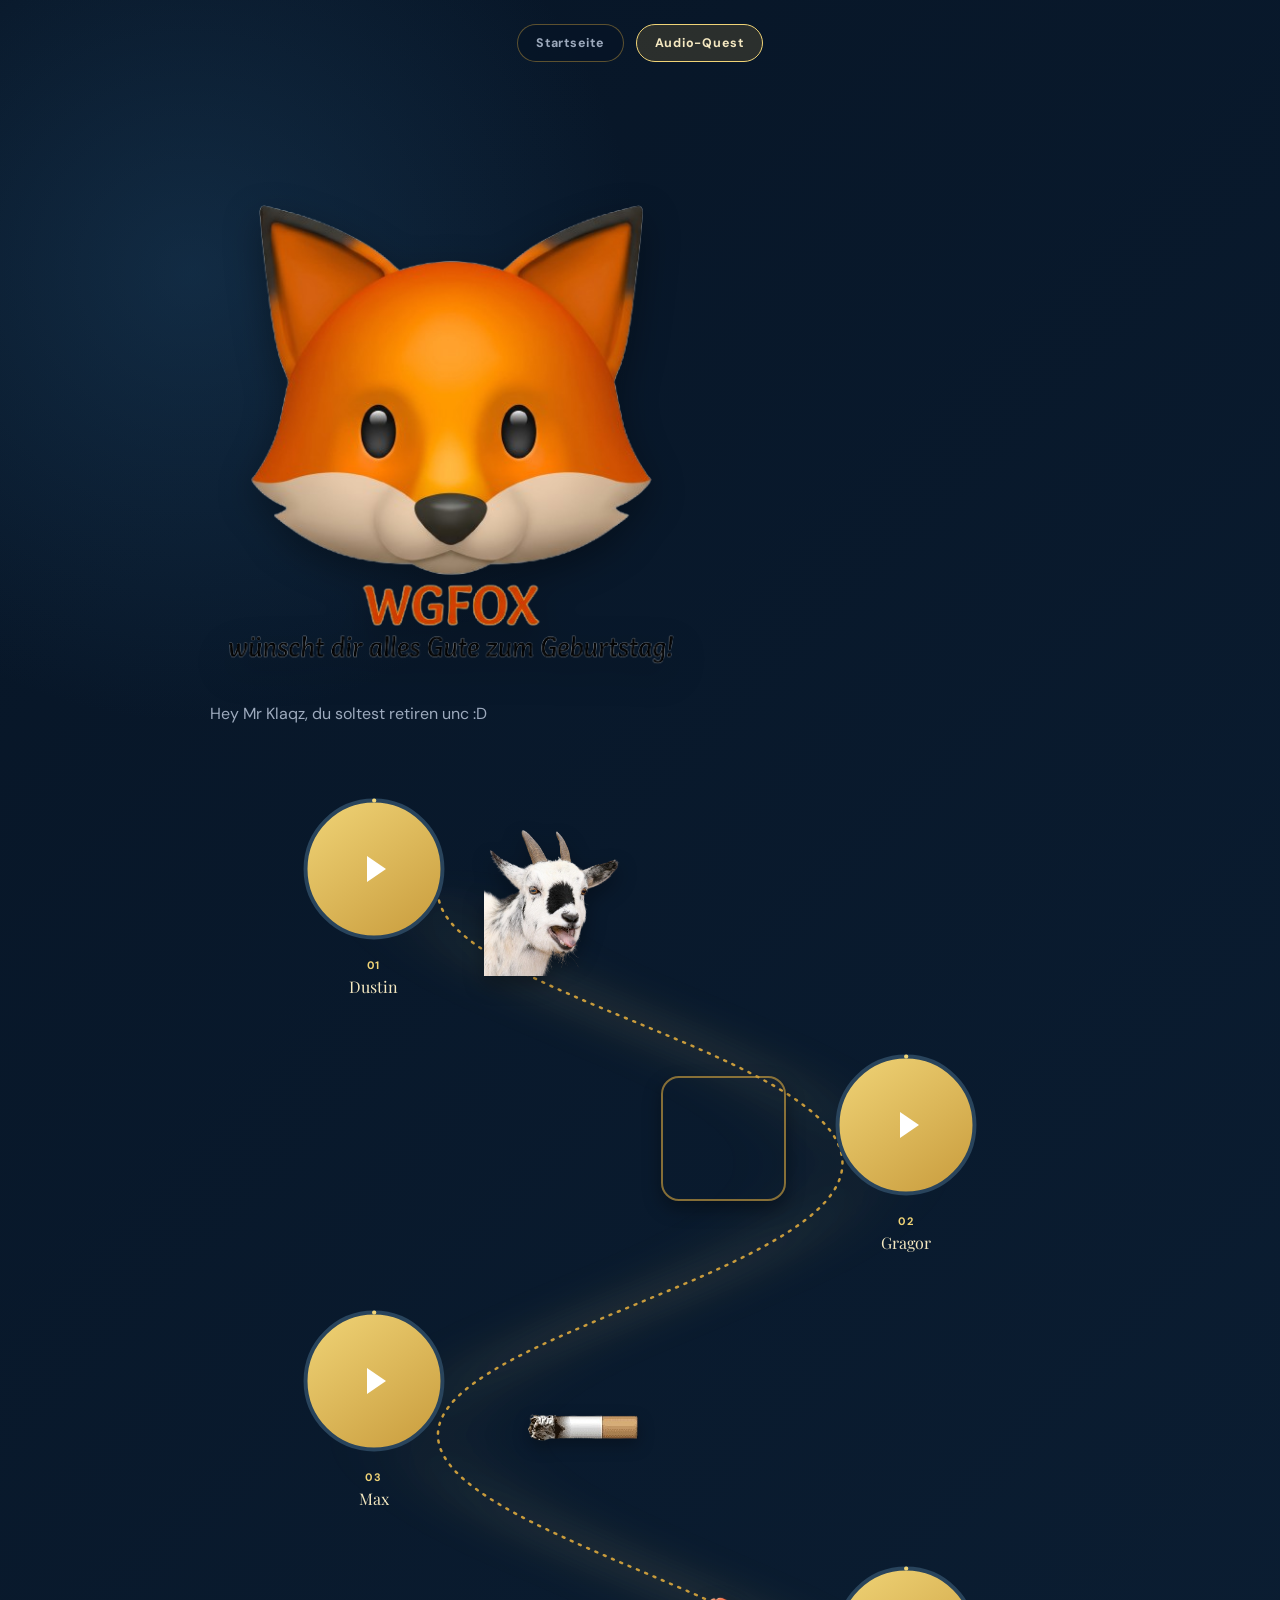
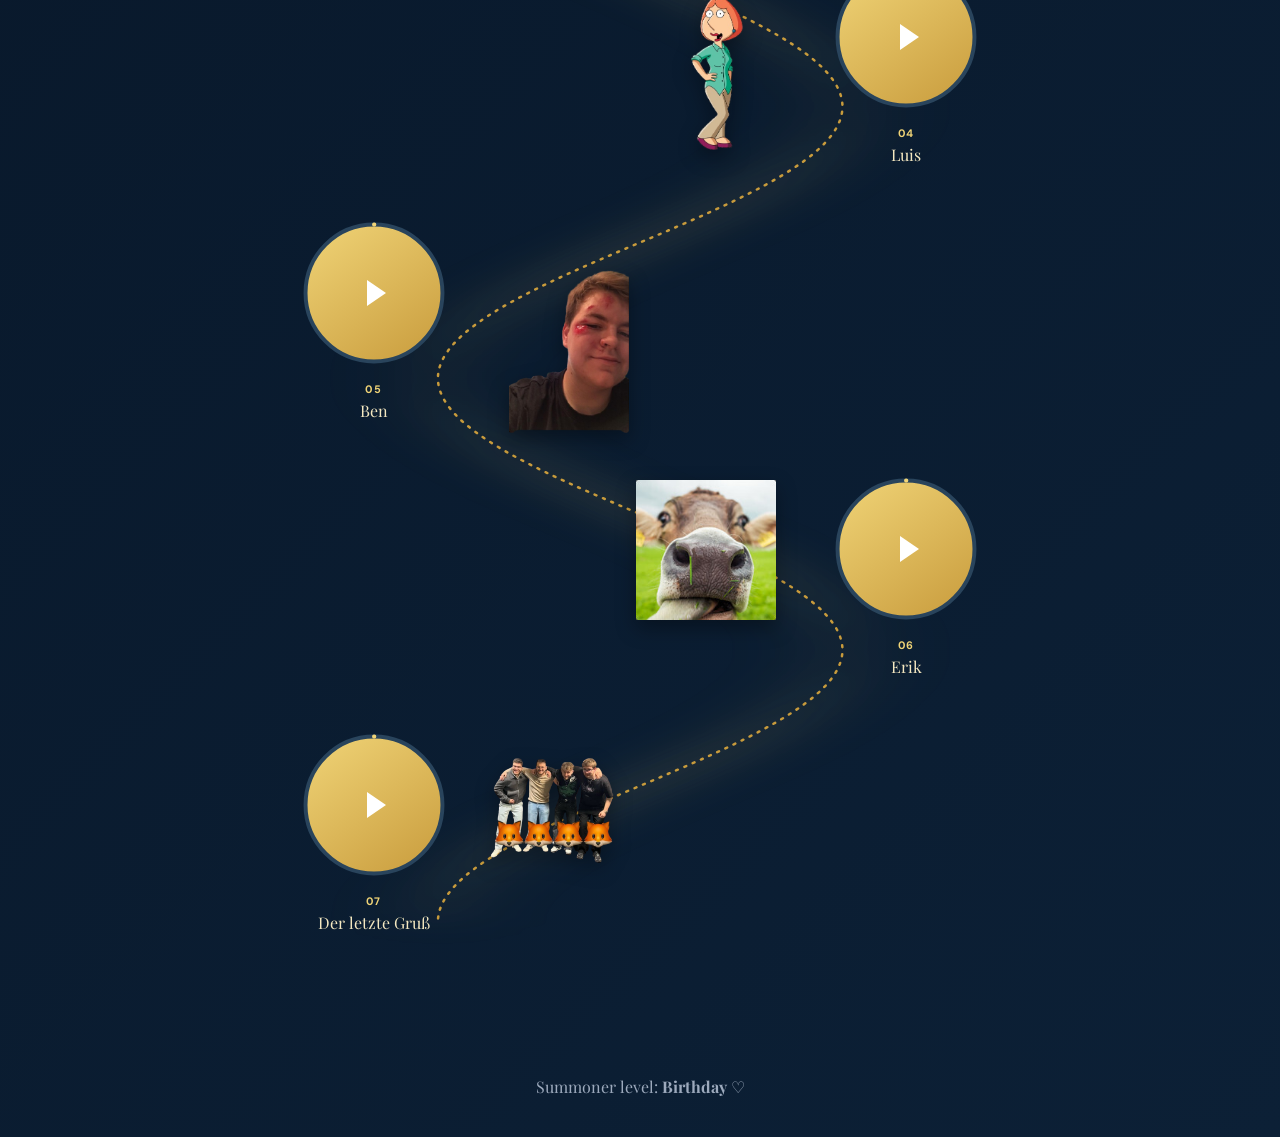
==== birthday.html @ 6300639f "Complete WGFOX homepage structure Co-authored-by: Copilot <223556219+Copilot@users.noreply.github.co" ====
<!doctype html>
<html lang="de">
  <head>
    <meta charset="UTF-8" />
    <meta
      name="viewport"
      content="width=device-width, initial-scale=1, maximum-scale=1, user-scalable=no"
    />
    <meta name="theme-color" content="#071526" />
    <meta
      name="description"
      content="Happy Birthday Mr Klaqz - persönliche Audionachrichten."
    />
    <title>Happy Birthday Mr Klaqz</title>
    <link rel="preconnect" href="https://fonts.googleapis.com" />
    <link rel="preconnect" href="https://fonts.gstatic.com" crossorigin />
    <link
      href="https://fonts.googleapis.com/css2?family=DM+Sans:wght@400;500;700&family=Playfair+Display:wght@600;700&display=swap"
      rel="stylesheet"
    />
    <link rel="stylesheet" href="styles.css" />
    <script src="script.js" defer></script>
  </head>
  <body>
    <nav class="site-nav" aria-label="Hauptnavigation">
      <a href="index.html">Startseite</a>
      <a class="active" href="birthday.html">Audio-Quest</a>
    </nav>
    <main class="page-shell">
      <header class="intro">
        <img
          class="birthday-image"
          src="media/Gemini_Generated_Image_egxmivegxmivegxm-removebg-preview.png"
          alt="WGFOX wünscht dir alles Gute zum Geburtstag"
        />
        <p class="intro-copy">
          Hey Mr Klaqz, du soltest retiren unc :D
        </p>
      </header>

      <section class="audio-grid" aria-label="Audionachrichten">
        <svg class="timeline-path" viewBox="0 0 100 1000" preserveAspectRatio="none" aria-hidden="true">
          <path class="timeline-glow" d="M22 55 C22 110 78 145 78 205 S22 300 22 355 S78 450 78 505 S22 600 22 655 S78 750 78 805 S22 900 22 955" />
          <path class="timeline-line" d="M22 55 C22 110 78 145 78 205 S22 300 22 355 S78 450 78 505 S22 600 22 655 S78 750 78 805 S22 900 22 955" />
        </svg>
        <div class="audio-row" aria-label="Erste Reihe">
          <article class="audio-card" data-audio="audio/Dustin.mp3">
          <div class="start-station">
            <button class="audio-button" type="button" aria-label="Nachricht 1 abspielen">
              <svg class="progress-ring" viewBox="0 0 120 120" aria-hidden="true">
                <circle class="ring-track" cx="60" cy="60" r="52" />
                <circle class="ring-progress" cx="60" cy="60" r="52" />
              </svg>
              <span class="play-icon" aria-hidden="true"></span>
              <span class="pause-icon" aria-hidden="true"><i></i><i></i></span>
            </button>
            <img class="wgfox-side-image" src="media/Goat_-_Colchester_Zoo-removebg-preview.png" alt="Ziege" />
          </div>
          <div class="audio-label">
            <span class="audio-number">01</span>
            <span class="audio-title">Dustin</span>
          </div>
          <audio preload="none"><source src="audio/Dustin.mp3" type="audio/mpeg" /></audio>
          <p class="audio-status" role="status"></p>
          </article>

          <article class="audio-card" data-audio="audio/ErayAudio.mp3">
          <button class="audio-button" type="button" aria-label="Nachricht 2 abspielen">
            <svg class="progress-ring" viewBox="0 0 120 120" aria-hidden="true">
              <circle class="ring-track" cx="60" cy="60" r="52" />
              <circle class="ring-progress" cx="60" cy="60" r="52" />
            </svg>
            <span class="play-icon" aria-hidden="true"></span>
            <span class="pause-icon" aria-hidden="true"><i></i><i></i></span>
          </button>
          <video class="jarvan-video" autoplay muted loop playsinline aria-label="Jarvan Video">
            <source src="media/jarvan.mp4" type="video/mp4" />
          </video>
          <div class="audio-label">
            <span class="audio-number">02</span>
            <span class="audio-title">Gragor</span>
          </div>
          <audio preload="none"><source src="audio/ErayAudio.mp3" type="audio/mpeg" /></audio>
          <p class="audio-status" role="status"></p>
          </article>
        </div>

        <div class="audio-row" aria-label="Zweite Reihe">
          <article class="audio-card" data-audio="audio/MaxAudio.mp3">
          <button class="audio-button" type="button" aria-label="Nachricht 3 abspielen">
            <svg class="progress-ring" viewBox="0 0 120 120" aria-hidden="true">
              <circle class="ring-track" cx="60" cy="60" r="52" />
              <circle class="ring-progress" cx="60" cy="60" r="52" />
            </svg>
            <span class="play-icon" aria-hidden="true"></span>
            <span class="pause-icon" aria-hidden="true"><i></i><i></i></span>
          </button>
          <img class="cigarette-image" src="media/Zigarette.png" alt="Zigarette" />
          <div class="audio-label">
            <span class="audio-number">03</span>
            <span class="audio-title">Max</span>
          </div>
          <audio preload="none"><source src="audio/MaxAudio.mp3" type="audio/mpeg" /></audio>
          <p class="audio-status" role="status"></p>
          </article>

          <article class="audio-card" data-audio="audio/Luis.mp3">
          <button class="audio-button" type="button" aria-label="Nachricht 4 abspielen">
            <svg class="progress-ring" viewBox="0 0 120 120" aria-hidden="true">
              <circle class="ring-track" cx="60" cy="60" r="52" />
              <circle class="ring-progress" cx="60" cy="60" r="52" />
            </svg>
            <span class="play-icon" aria-hidden="true"></span>
            <span class="pause-icon" aria-hidden="true"><i></i><i></i></span>
          </button>
          <img
            class="family-guy-image"
            src="media/FamilyGuy_Single_LoisPose_R7-removebg-preview.png"
            alt="Family Guy Figur"
          />
          <div class="audio-label">
            <span class="audio-number">04</span>
            <span class="audio-title">Luis</span>
          </div>
          <audio preload="none"><source src="audio/Luis.mp3" type="audio/mpeg" /></audio>
          <p class="audio-status" role="status"></p>
          </article>
        </div>
        <div class="audio-row" aria-label="Dritte Reihe">
          <article class="audio-card" data-audio="audio/BenAudio.mp3">
            <button class="audio-button" type="button" aria-label="Nachricht 5 abspielen">
              <svg class="progress-ring" viewBox="0 0 120 120" aria-hidden="true">
                <circle class="ring-track" cx="60" cy="60" r="52" />
                <circle class="ring-progress" cx="60" cy="60" r="52" />
              </svg>
              <span class="play-icon" aria-hidden="true"></span>
              <span class="pause-icon" aria-hidden="true"><i></i><i></i></span>
            </button>
            <img class="ben-image" src="media/Ben.png" alt="Ben" />
            <div class="audio-label">
              <span class="audio-number">05</span>
              <span class="audio-title">Ben</span>
            </div>
            <audio preload="none"><source src="audio/BenAudio.mp3" type="audio/mpeg" /></audio>
            <p class="audio-status" role="status"></p>
          </article>

          <article class="audio-card" data-audio="audio/ErikAudio.mp3">
            <button class="audio-button" type="button" aria-label="Nachricht 6 abspielen">
              <svg class="progress-ring" viewBox="0 0 120 120" aria-hidden="true">
                <circle class="ring-track" cx="60" cy="60" r="52" />
                <circle class="ring-progress" cx="60" cy="60" r="52" />
              </svg>
              <span class="play-icon" aria-hidden="true"></span>
              <span class="pause-icon" aria-hidden="true"><i></i><i></i></span>
            </button>
            <img class="station-six-image" src="media/73f90fd2d8827d2e27d30ad520fdd6305267eca7_full.jpg" alt="Bild neben Station 06" />
            <div class="audio-label">
              <span class="audio-number">06</span>
              <span class="audio-title">Erik</span>
            </div>
            <audio preload="none"><source src="audio/ErikAudio.mp3" type="audio/mpeg" /></audio>
            <p class="audio-status" role="status"></p>
          </article>

          <article id="station-07" class="audio-card" data-audio="audio/Song.mp3">
            <button class="audio-button" type="button" aria-label="Nachricht 7 abspielen">
              <svg class="progress-ring" viewBox="0 0 120 120" aria-hidden="true">
                <circle class="ring-track" cx="60" cy="60" r="52" />
                <circle class="ring-progress" cx="60" cy="60" r="52" />
              </svg>
              <span class="play-icon" aria-hidden="true"></span>
              <span class="pause-icon" aria-hidden="true"><i></i><i></i></span>
            </button>
            <img class="wgfox-final-image" src="media/wgtfox-removebg-preview.png" alt="WGFOX" />
            <div class="audio-label">
              <span class="audio-number">07</span>
              <span class="audio-title">Der letzte Gruß</span>
            </div>
            <audio preload="none"><source src="audio/Song.mp3" type="audio/mpeg" /></audio>
            <p class="audio-status" role="status"></p>
          </article>
        </div>
      </section>

      <footer class="footer-note">Summoner level: <strong>Birthday</strong> ♡</footer>
    </main>
  </body>
</html>
---- styles.css ----
:root {
  --paper: #071526;
  --paper-light: #0c2036;
  --ink: #f4e8c1;
  --muted: #9daabd;
  --accent: #c89b3c;
  --accent-bright: #f0d477;
  --accent-dark: #8b6721;
  --card: rgba(12, 32, 54, 0.88);
  --ring-track: #29445c;
  --shadow: 0 18px 45px rgba(0, 0, 0, 0.28);
}

* { box-sizing: border-box; }

html {
  overflow-x: hidden;
}

body {
  min-width: 320px;
  overflow-x: hidden;
  margin: 0;
  color: var(--ink);
  background:
    radial-gradient(circle at 15% 10%, rgba(38, 84, 121, 0.34), transparent 28rem),
    linear-gradient(135deg, var(--paper), var(--paper-light));
  font-family: "DM Sans", sans-serif;
}

.site-nav {
  position: relative;
  z-index: 3;
  display: flex;
  justify-content: center;
  gap: 12px;
  padding: 24px 16px 0;
}

.site-nav a,
.home-tab {
  border: 1px solid rgba(200, 155, 60, 0.45);
  color: var(--muted);
  background: rgba(7, 21, 38, 0.7);
  text-decoration: none;
  transition: color 180ms ease, border-color 180ms ease, background 180ms ease;
}

.site-nav a {
  padding: 10px 18px;
  border-radius: 999px;
  font-size: 0.78rem;
  font-weight: 700;
  letter-spacing: 0.06em;
}

.site-nav a:hover,
.site-nav a.active,
.home-tab:hover {
  border-color: var(--accent-bright);
  color: var(--ink);
  background: rgba(200, 155, 60, 0.18);
}

.home-shell {
  display: grid;
  min-height: calc(100svh - 92px);
  place-items: center;
  width: min(100% - 40px, 860px);
  margin: 0 auto;
  padding: 52px 0 30px;
}

.home-hero {
  max-width: 620px;
  text-align: center;
}

.home-image {
  display: block;
  width: min(100%, 480px);
  height: auto;
  margin: 0 auto 24px;
  filter: drop-shadow(0 12px 18px rgba(0, 0, 0, 0.35));
}

.eyebrow {
  margin: 0 0 12px;
  color: var(--accent-bright);
  font-size: 0.72rem;
  font-weight: 700;
  letter-spacing: 0.18em;
  text-transform: uppercase;
}

h1 {
  margin: 0;
  color: var(--ink);
  font-family: "Playfair Display", Georgia, serif;
  font-size: clamp(2.4rem, 8vw, 4.8rem);
  line-height: 0.98;
}

.home-copy {
  max-width: 440px;
  margin: 24px auto 30px;
  color: var(--muted);
  line-height: 1.65;
}

.wgfox-message {
  max-width: 560px;
  margin: 24px auto 30px;
  padding: 18px 22px;
  border: 1px solid rgba(200, 155, 60, 0.35);
  border-radius: 14px;
  color: var(--ink);
  background: rgba(7, 21, 38, 0.58);
  box-shadow: var(--shadow);
  font-family: "Playfair Display", Georgia, serif;
  font-size: clamp(0.9rem, 2.4vw, 1.08rem);
  line-height: 1.55;
  text-align: center;
}

.wgfox-message div:first-child,
.wgfox-message div:last-child {
  color: var(--accent-bright);
  font-size: 1.3em;
}

.home-tabs {
  display: flex;
  justify-content: center;
  flex-wrap: wrap;
  gap: 12px;
}

.home-tab {
  display: flex;
  align-items: center;
  gap: 10px;
  min-width: 190px;
  padding: 14px 18px;
  border-radius: 12px;
  font-weight: 700;
}

.home-tab span {
  color: var(--accent-bright);
  font-size: 0.72rem;
}

.home-tab.primary {
  border-color: var(--accent);
  background: linear-gradient(135deg, rgba(200, 155, 60, 0.3), rgba(12, 32, 54, 0.9));
  color: var(--ink);
}

.page-shell {
  width: min(100% - 40px, 860px);
  min-height: 100svh;
  margin: 0 auto;
  padding: clamp(68px, 12vw, 125px) 0 40px;
}

.intro { max-width: 650px; margin-bottom: 65px; }
.birthday-image {
  display: block;
  width: min(100%, 480px);
  height: auto;
  margin: 0 0 34px;
  filter: drop-shadow(0 12px 18px rgba(0, 0, 0, 0.35));
}

.intro-copy {
  max-width: 330px;
  margin: 28px 0 0;
  color: var(--muted);
  font-size: 1rem;
  line-height: 1.65;
}

.audio-grid {
  position: relative;
  display: flex;
  flex-direction: column;
  gap: 0;
  padding: 8px 8% 12px;
}

.timeline-path {
  position: absolute;
  z-index: 0;
  top: 0;
  bottom: 0;
  left: 8%;
  width: 84%;
  height: 100%;
  overflow: visible;
  pointer-events: none;
}

.timeline-path path {
  fill: none;
  stroke-linecap: round;
  vector-effect: non-scaling-stroke;
}

.timeline-glow {
  stroke: rgba(240, 212, 119, 0.22);
  stroke-width: 13;
  filter: blur(7px);
}

.timeline-line {
  stroke: var(--accent);
  stroke-width: 2.5;
  stroke-dasharray: 2 7;
  filter: drop-shadow(0 0 5px rgba(240, 212, 119, 0.9));
}

.audio-row {
  position: relative;
  z-index: 1;
  display: contents;
}

.audio-card {
  position: relative;
  width: 190px;
  min-height: 245px;
  padding: 0 0 20px;
  text-align: center;
  transition: transform 180ms ease;
}

.audio-card:nth-child(odd) { align-self: flex-start; }
.audio-card:nth-child(even) { align-self: flex-end; }
.audio-card:hover { transform: translateY(-4px); }

.start-station {
  position: static;
}

.wgfox-side-image {
  position: absolute;
  top: 16px;
  left: 205px;
  width: 140px;
  height: auto;
  filter: drop-shadow(0 8px 10px rgba(0, 0, 0, 0.35));
}

.wgfox-final-image {
  position: absolute;
  top: 0;
  left: 205px;
  width: 140px;
  height: auto;
  filter: drop-shadow(0 8px 10px rgba(0, 0, 0, 0.35));
}

.station-six-image {
  position: absolute;
  top: 0;
  left: -175px;
  width: 140px;
  height: auto;
  filter: drop-shadow(0 8px 10px rgba(0, 0, 0, 0.35));
}

.jarvan-video {
  position: absolute;
  top: 20px;
  left: -150px;
  width: 125px;
  height: 125px;
  border: 2px solid rgba(200, 155, 60, 0.65);
  border-radius: 18px;
  object-fit: cover;
  box-shadow: 0 8px 18px rgba(0, 0, 0, 0.35);
}

.cigarette-image {
  position: absolute;
  top: 24px;
  left: 170px;
  width: 270px;
  height: auto;
  filter: drop-shadow(0 6px 8px rgba(0, 0, 0, 0.3));
}

.family-guy-image {
  position: absolute;
  top: 0;
  left: -175px;
  width: 160px;
  height: auto;
  filter: drop-shadow(0 8px 10px rgba(0, 0, 0, 0.35));
}

.ben-image {
  position: absolute;
  top: -28px;
  left: 230px;
  width: 120px;
  height: auto;
  filter: drop-shadow(0 8px 10px rgba(0, 0, 0, 0.35));
}

.audio-button {
  position: relative;
  display: grid;
  width: 138px;
  height: 138px;
  margin: 0 auto 20px;
  padding: 0;
  place-items: center;
  border: 0;
  border-radius: 50%;
  color: white;
  background: linear-gradient(145deg, var(--accent-bright), var(--accent));
  cursor: pointer;
  -webkit-tap-highlight-color: transparent;
  transition: transform 180ms ease, background 180ms ease;
}

.audio-button:hover { background: var(--accent); transform: scale(1.035); }
.audio-button:focus-visible { outline: 3px solid var(--accent-bright); outline-offset: 5px; }
.progress-ring { position: absolute; inset: -10px; width: calc(100% + 20px); height: calc(100% + 20px); transform: rotate(-90deg); overflow: visible; }
.progress-ring circle { fill: none; stroke-width: 3; }
.ring-track { stroke: var(--ring-track); }
.ring-progress {
  stroke: var(--accent-bright);
  stroke-linecap: round;
  stroke-dasharray: 327;
  stroke-dashoffset: 327;
  transition: stroke-dashoffset 100ms linear;
}

.play-icon {
  width: 0;
  height: 0;
  margin-left: 6px;
  border-top: 13px solid transparent;
  border-bottom: 13px solid transparent;
  border-left: 19px solid white;
}

.pause-icon { display: none; gap: 5px; }
.pause-icon i { display: block; width: 6px; height: 23px; border-radius: 2px; background: white; }
.is-playing .play-icon { display: none; }
.is-playing .pause-icon { display: flex; }

.audio-label { display: flex; flex-direction: column; gap: 5px; }
.audio-number { color: var(--accent-bright); font-size: 0.68rem; font-weight: 700; letter-spacing: 0.13em; }
.audio-title { min-height: 2.5em; font-family: "Playfair Display", Georgia, serif; font-size: 1rem; line-height: 1.25; }
.audio-status { min-height: 1em; margin: 8px 0 0; color: var(--accent-bright); font-size: 0.68rem; }
.footer-note { margin-top: 72px; color: var(--muted); font-family: "Playfair Display", Georgia, serif; font-size: 1rem; text-align: center; }

@media (max-width: 700px) {
  .site-nav { padding-top: 16px; }
  .home-shell { width: min(100% - 32px, 500px); padding-top: 28px; }
  .home-tabs { flex-direction: column; align-items: stretch; }
  .home-tab { justify-content: center; }
  .page-shell { width: min(100% - 32px, 500px); padding-top: 60px; }
  .intro { margin-bottom: 48px; }
  .audio-grid { padding-right: 4%; padding-left: 4%; }
  .timeline-path { left: 4%; width: 92%; }
  .audio-card { width: 170px; min-height: 225px; }
  .wgfox-side-image {
    top: 12px;
    left: 188px;
    width: 145px;
  }
  .wgfox-final-image {
    top: 0;
    left: 188px;
    width: 115px;
  }
  .station-six-image {
    top: 0;
    left: -145px;
    width: 115px;
  }
  .jarvan-video {
    top: 12px;
    left: -126px;
    width: 105px;
    height: 105px;
  }
  .cigarette-image {
    top: 24px;
    left: 160px;
    width: 190px;
  }
  .family-guy-image {
    top: 0;
    left: -145px;
    width: 135px;
  }
  .ben-image {
    top: -24px;
    left: 185px;
    width: 100px;
  }
  .audio-button { width: 118px; height: 118px; }
  .play-icon { border-top-width: 11px; border-bottom-width: 11px; border-left-width: 16px; }
  .pause-icon i { height: 20px; width: 5px; }
}

@media (max-width: 380px) {
  .page-shell { width: min(100% - 24px, 500px); }
  .audio-card { padding-left: 8px; padding-right: 8px; }
}
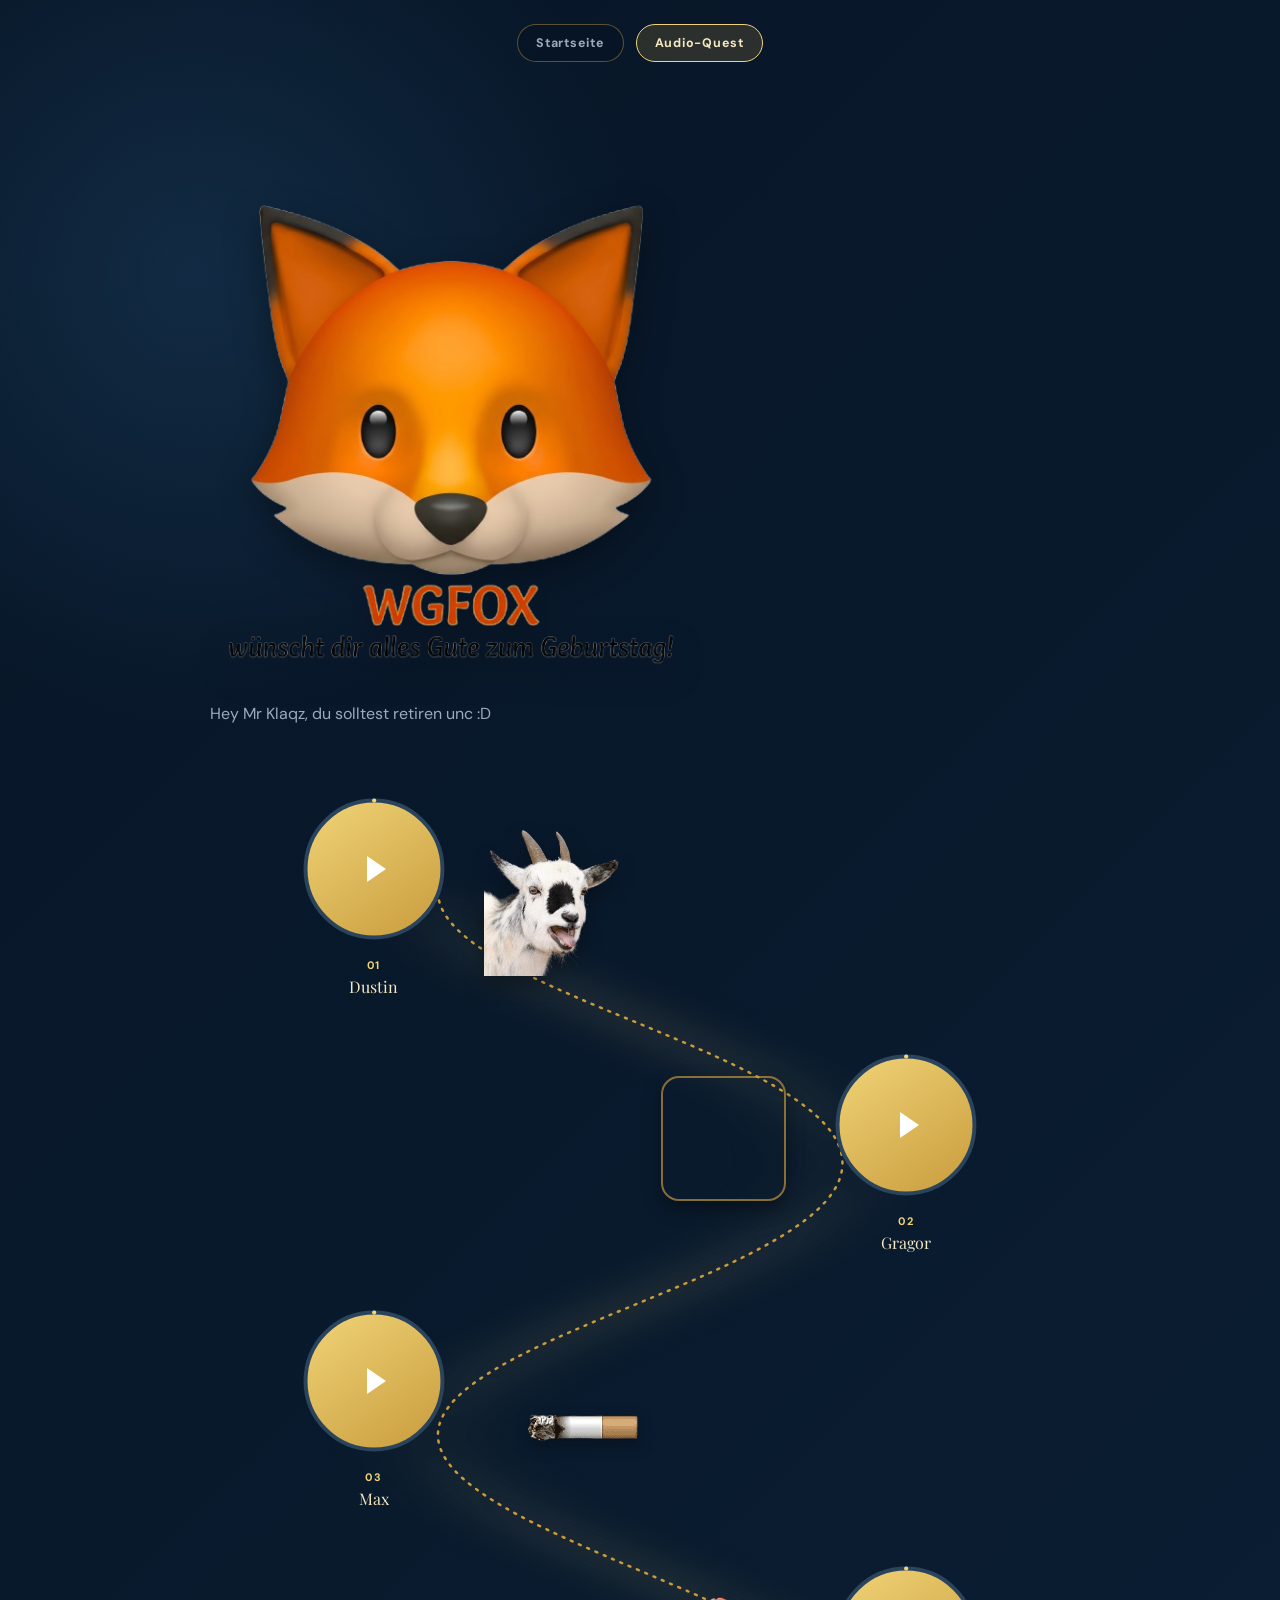
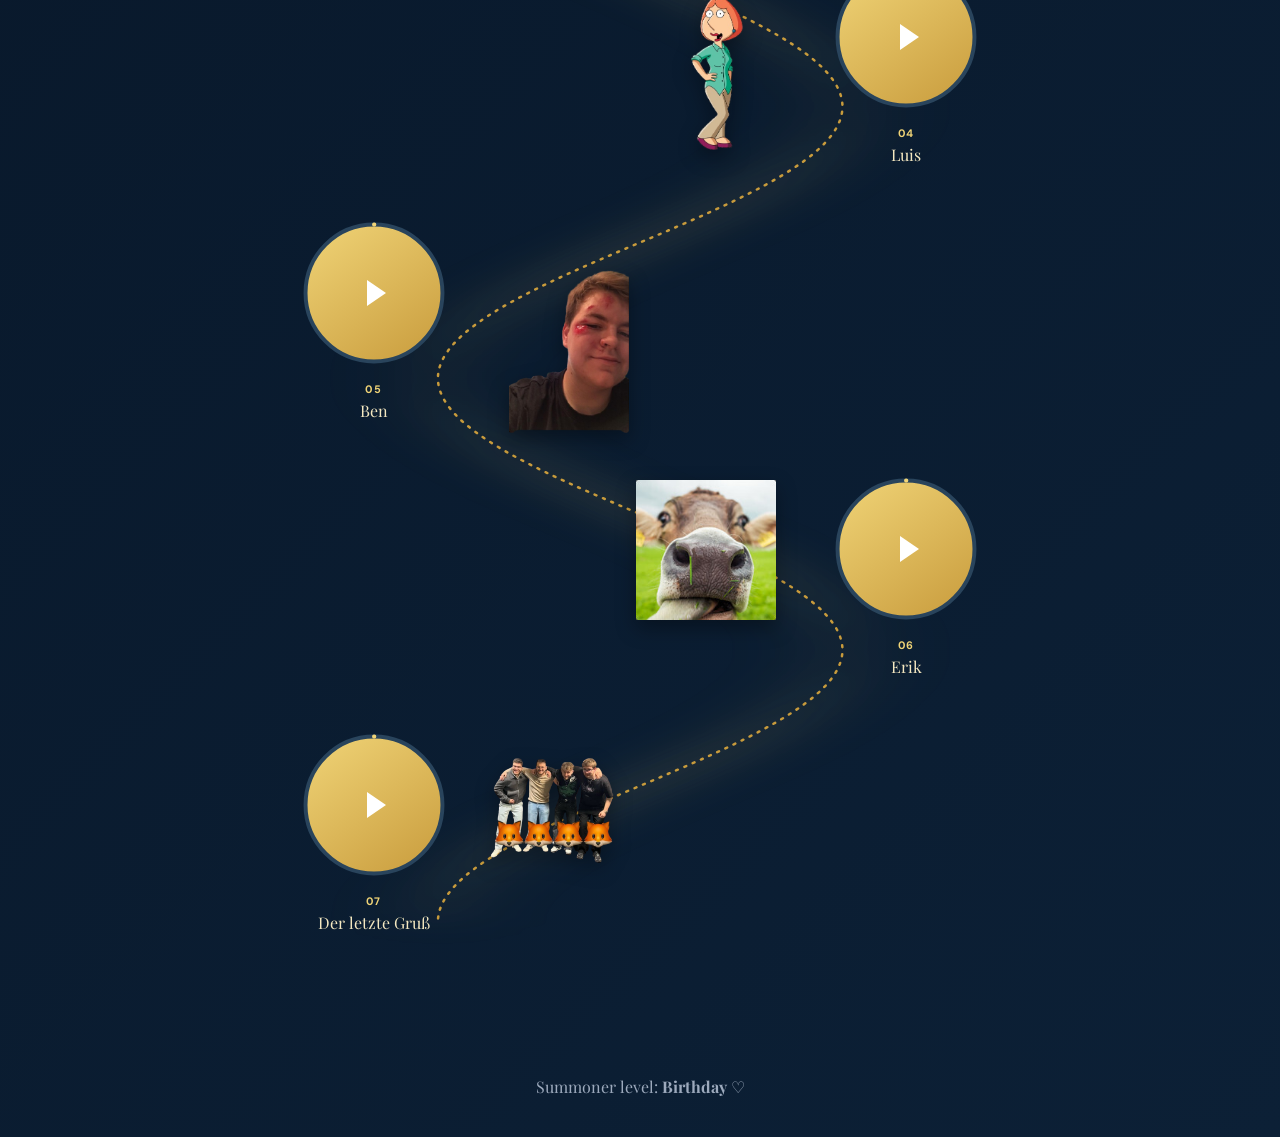
==== commit 1903bf59: "Refine homepage trophies and image styling Co-authored-by: Copilot <223556219+Copilot@users.noreply." ====
--- a/birthday.html
+++ b/birthday.html
@@ -34,7 +34,7 @@
           alt="WGFOX wünscht dir alles Gute zum Geburtstag"
         />
         <p class="intro-copy">
-          Hey Mr Klaqz, du soltest retiren unc :D
+          Hey Mr Klaqz, du solltest retiren unc :D
         </p>
       </header>
 
--- a/styles.css
+++ b/styles.css
@@ -84,6 +84,28 @@
   filter: drop-shadow(0 12px 18px rgba(0, 0, 0, 0.35));
 }
 
+.home-image-stage {
+  position: relative;
+  overflow: hidden;
+  width: min(100%, 480px);
+  margin: 0 auto 24px;
+}
+
+.home-image-stage::after {
+  position: absolute;
+  right: 0;
+  bottom: 4%;
+  left: 6%;
+  height: 2px;
+  background: #050505;
+  content: "";
+}
+
+.home-image-stage .home-image {
+  width: 100%;
+  margin: 0;
+}
+
 .eyebrow {
   margin: 0 0 12px;
   color: var(--accent-bright);
@@ -134,6 +156,7 @@
   justify-content: center;
   flex-wrap: wrap;
   gap: 12px;
+  margin-top: 18px;
 }
 
 .home-tab {
@@ -155,6 +178,54 @@
   border-color: var(--accent);
   background: linear-gradient(135deg, rgba(200, 155, 60, 0.3), rgba(12, 32, 54, 0.9));
   color: var(--ink);
+}
+
+.trophy-panel {
+  margin-top: 18px;
+  border: 1px solid rgba(200, 155, 60, 0.45);
+  border-radius: 14px;
+  background: rgba(7, 21, 38, 0.72);
+  box-shadow: var(--shadow);
+}
+
+.trophy-heading {
+  padding: 14px 18px;
+  color: var(--accent-bright);
+  font-weight: 700;
+}
+
+.trophy-stage {
+  position: relative;
+  overflow: hidden;
+  height: 72px;
+  background:
+    linear-gradient(rgba(7, 21, 38, 0.45), rgba(7, 21, 38, 0.45)),
+    url("media/Gemini_Generated_Image_egxmivegxmivegxm-removebg-preview.png")
+      center / auto 150px no-repeat;
+  border-top: 1px solid rgba(200, 155, 60, 0.25);
+}
+
+.trophy-runner {
+  position: absolute;
+  top: 50%;
+  display: flex;
+  gap: 34px;
+  width: max-content;
+  color: var(--ink);
+  font-family: "Playfair Display", Georgia, serif;
+  white-space: nowrap;
+  transform: translate(-100%, -50%);
+  animation: trophy-slide 22s linear infinite;
+}
+
+.trophy-runner span {
+  color: var(--accent-bright);
+  text-shadow: 0 0 12px rgba(240, 212, 119, 0.45);
+}
+
+@keyframes trophy-slide {
+  from { transform: translate(-100%, -50%); }
+  to { transform: translate(100vw, -50%); }
 }
 
 .page-shell {
